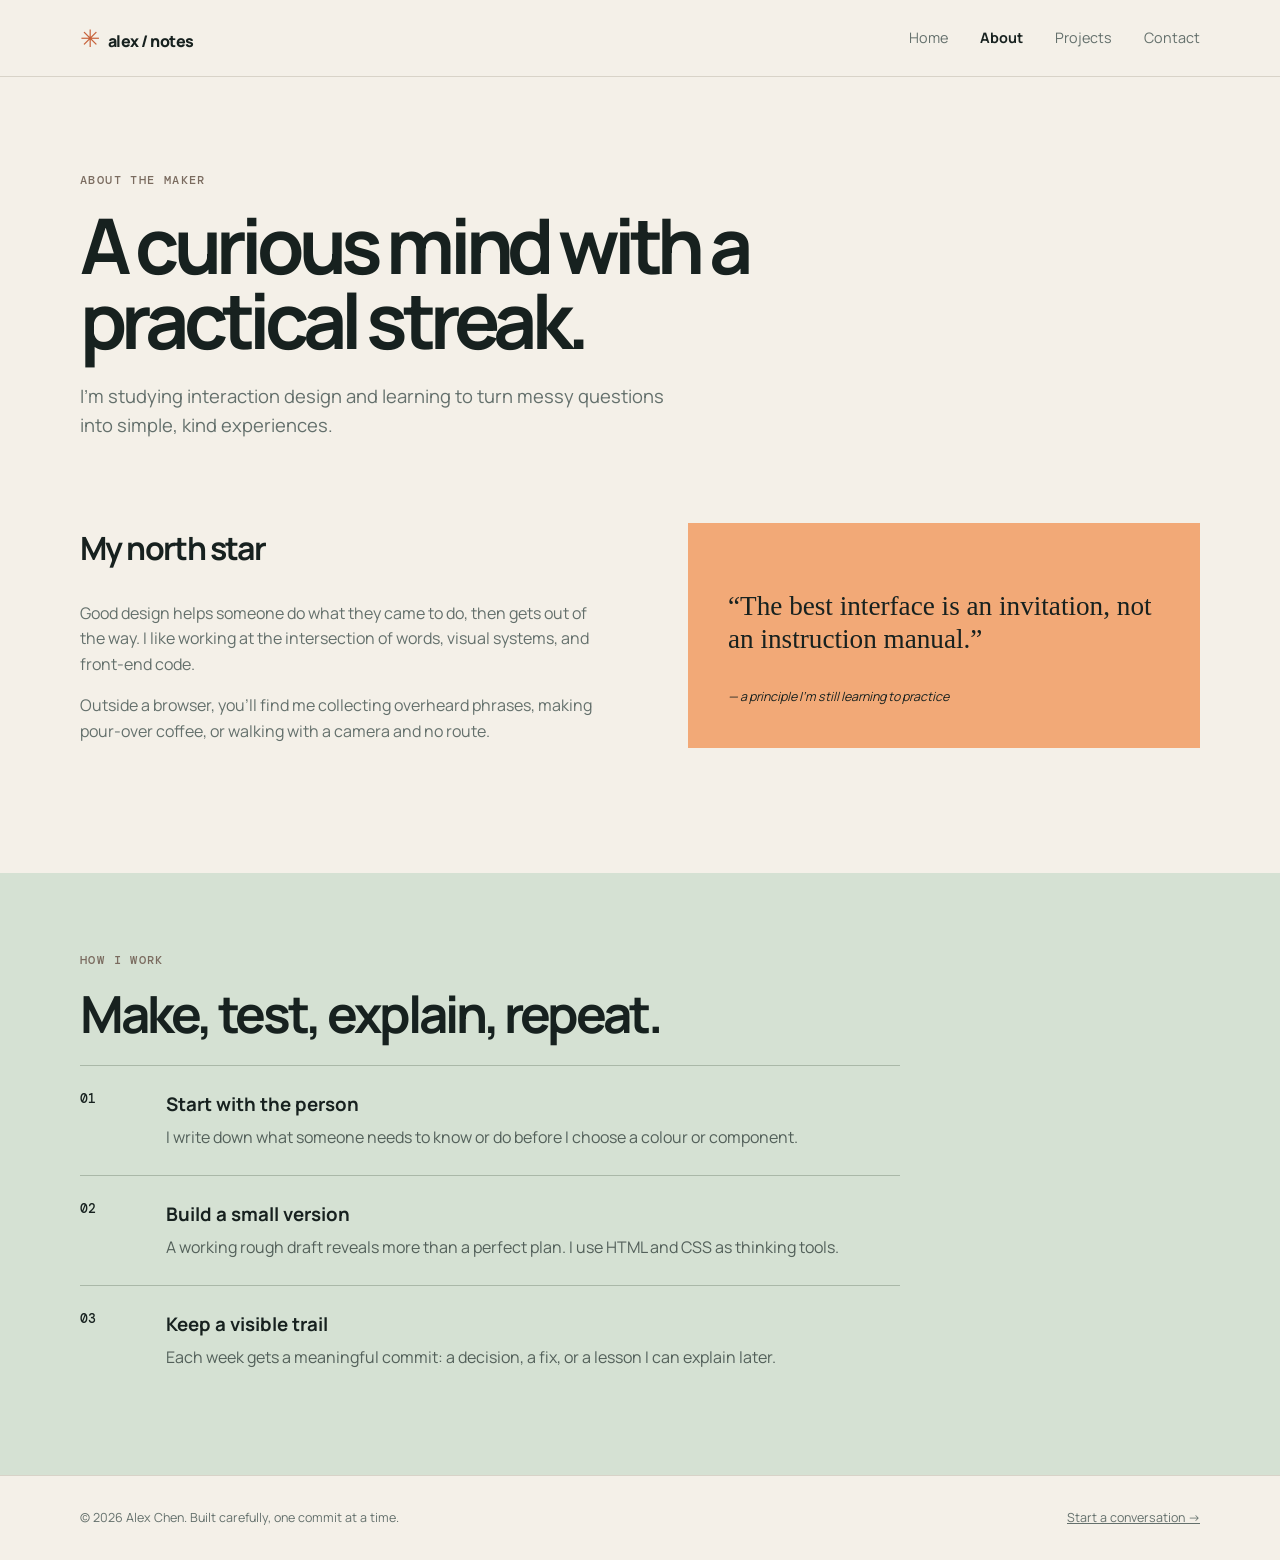
==== about.html @ e26e6c3c "Publish portfolio website" ====
<!doctype html>
<html lang="en"><head><meta charset="utf-8"><meta name="viewport" content="width=device-width, initial-scale=1"><meta name="description" content="About Alex Chen and the process behind the Field Notes portfolio."><title>About — Alex Chen</title><link rel="stylesheet" href="styles.css"><script src="script.js" defer></script></head>
<body><a class="skip-link" href="#main-content">Skip to content</a><header class="site-header"><nav class="nav container" aria-label="Primary navigation"><a class="brand" href="index.html"><span aria-hidden="true">✳</span> alex / notes</a><button class="menu-toggle" aria-expanded="false" aria-controls="main-menu">Menu</button><ul class="nav-links" id="main-menu"><li><a href="index.html">Home</a></li><li><a aria-current="page" href="about.html">About</a></li><li><a href="projects.html">Projects</a></li><li><a href="contact.html">Contact</a></li></ul></nav></header>
<main id="main-content"><section class="page-intro container"><p class="eyebrow">About the maker</p><h1>A curious mind with a practical streak.</h1><p class="lede">I’m studying interaction design and learning to turn messy questions into simple, kind experiences.</p></section><section class="container about-layout"><div><h2>My north star</h2><p>Good design helps someone do what they came to do, then gets out of the way. I like working at the intersection of words, visual systems, and front-end code.</p><p>Outside a browser, you’ll find me collecting overheard phrases, making pour-over coffee, or walking with a camera and no route.</p></div><aside class="quote-card"><p>“The best interface is an invitation, not an instruction manual.”</p><cite>— a principle I’m still learning to practice</cite></aside></section><section class="process-section" id="process"><div class="container"><p class="eyebrow">How I work</p><h2>Make, test, explain, repeat.</h2><ol class="process-list"><li><span>01</span><div><h3>Start with the person</h3><p>I write down what someone needs to know or do before I choose a colour or component.</p></div></li><li><span>02</span><div><h3>Build a small version</h3><p>A working rough draft reveals more than a perfect plan. I use HTML and CSS as thinking tools.</p></div></li><li><span>03</span><div><h3>Keep a visible trail</h3><p>Each week gets a meaningful commit: a decision, a fix, or a lesson I can explain later.</p></div></li></ol></div></section></main><footer class="site-footer"><div class="container footer-inner"><p>© 2026 Alex Chen. Built carefully, one commit at a time.</p><a href="contact.html">Start a conversation →</a></div></footer></body></html>
---- styles.css ----
@import url('https://fonts.googleapis.com/css2?family=DM+Mono:wght@400;500&family=Manrope:wght@400;500;600;700;800&display=swap');
:root{--ink:#17211f;--paper:#f4f0e8;--muted:#64706c;--line:#d8d3c8;--blue:#b9d8d9;--orange:#f2a977;--green:#c5d4b6;--max:1120px}*{box-sizing:border-box}html{scroll-behavior:smooth}body{margin:0;background:var(--paper);color:var(--ink);font-family:Manrope,system-ui,sans-serif;line-height:1.6}a{color:inherit}.container{width:min(calc(100% - 3rem),var(--max));margin-inline:auto}.skip-link{position:absolute;left:-999px;top:1rem;background:var(--ink);color:white;padding:.6rem 1rem}.skip-link:focus{left:1rem;z-index:10}.site-header{border-bottom:1px solid var(--line)}.nav{min-height:76px;display:flex;align-items:center;justify-content:space-between;gap:2rem}.brand{text-decoration:none;font-weight:800;letter-spacing:-.03em}.brand span{display:inline-grid;place-items:center;color:#c76038;font-size:1.5rem;margin-right:.35rem}.nav-links{display:flex;gap:2rem;list-style:none;margin:0;padding:0;font-size:.9rem}.nav-links a{text-decoration:none;color:var(--muted)}.nav-links a:hover,.nav-links a[aria-current=page]{color:var(--ink)}.nav-links a[aria-current=page]{font-weight:700}.menu-toggle{display:none;border:1px solid var(--line);background:transparent;padding:.5rem .75rem;font:inherit}.hero{display:grid;grid-template-columns:1.05fr .95fr;gap:5rem;align-items:center;padding-block:7rem 8rem}.eyebrow{font:500 .72rem 'DM Mono',monospace;text-transform:uppercase;letter-spacing:.12em;color:#7a6b5f;margin:0 0 1.2rem}.hero h1,.page-intro h1{font-size:clamp(2.8rem,6vw,5.4rem);line-height:.98;letter-spacing:-.075em;margin:0 0 1.5rem;max-width:760px}.hero h1 em{font-family:Georgia,serif;font-weight:400}.lede{font-size:1.15rem;color:var(--muted);max-width:610px}.button-row{display:flex;align-items:center;gap:1.6rem;margin-top:2rem}.button{display:inline-flex;gap:1rem;align-items:center;border:0;background:var(--ink);color:white;padding:.85rem 1.25rem;text-decoration:none;font:600 .9rem Manrope;cursor:pointer}.button:hover{background:#384c47}.text-link{font-weight:700;font-size:.88rem;text-decoration-thickness:1px;text-underline-offset:4px}.hero-art{aspect-ratio:1/1;position:relative;overflow:hidden;background:#dfe6dc;border:1px solid var(--ink);min-height:350px}.sun{width:48%;aspect-ratio:1;background:var(--orange);border-radius:50%;position:absolute;top:18%;left:26%}.horizon{position:absolute;bottom:29%;left:0;right:0;border-top:2px solid var(--ink);transform:rotate(-7deg)}.grid-lines{position:absolute;inset:50% -10% -20%;background:repeating-linear-gradient(90deg,transparent 0 35px,#596760 36px 37px),repeating-linear-gradient(0deg,transparent 0 28px,#596760 29px 30px);transform:perspective(250px) rotateX(45deg);opacity:.5}.art-label{position:absolute;bottom:1.2rem;left:1.2rem;font:500 .7rem 'DM Mono',monospace}.art-label small{color:#66736c}.feature-band{background:#d5e1d3;padding-block:4rem}.split{display:grid;grid-template-columns:1fr 1fr;gap:5rem;align-items:end}.split h2,.section-heading h2,.process-section h2{font-size:clamp(2rem,4vw,3.2rem);line-height:1.05;letter-spacing:-.06em;margin:0}.split p:last-child{font-size:1.2rem;margin:0;max-width:500px}.cards-section{padding-block:6rem}.section-heading{display:flex;justify-content:space-between;align-items:end;margin-bottom:2.2rem}.card-grid{display:grid;grid-template-columns:repeat(3,1fr);gap:1rem}.note-card{padding:1.5rem;border:1px solid var(--line);min-height:275px;display:flex;flex-direction:column;background:#f8f5ef}.note-card.accent{background:#f2c9a4}.card-number,.project-meta{font:500 .72rem 'DM Mono',monospace;color:#737a73}.note-card h3{font-size:1.35rem;line-height:1.1;letter-spacing:-.04em;margin:.8rem 0}.note-card p:not(.card-number){color:var(--muted);font-size:.93rem}.note-card a{margin-top:auto;font-weight:700;font-size:.82rem}.site-footer{border-top:1px solid var(--line);padding:2rem 0}.footer-inner{display:flex;justify-content:space-between;gap:1rem;color:var(--muted);font-size:.78rem}.footer-inner p{margin:0}.page-intro{padding-block:6rem 4rem}.page-intro h1{max-width:800px}.about-layout,.contact-layout{display:grid;grid-template-columns:1fr 1fr;gap:6rem;padding-bottom:7rem}.about-layout h2,.contact-aside h2{font-size:2rem;letter-spacing:-.05em;margin-top:0}.about-layout p{color:var(--muted);max-width:560px}.quote-card{background:var(--orange);padding:2.5rem;align-self:start}.quote-card p{color:var(--ink);font:1.7rem Georgia,serif;line-height:1.2}.quote-card cite{font-size:.78rem}.process-section{background:#d5e1d3;padding-block:5rem}.process-list{list-style:none;padding:1.5rem 0 0;margin:0;max-width:820px}.process-list li{display:grid;grid-template-columns:70px 1fr;gap:1rem;padding:1.5rem 0;border-top:1px solid #aab8a8}.process-list span{font:500 .8rem 'DM Mono',monospace}.process-list h3{margin:0 0 .35rem}.process-list p{margin:0;color:#53605a}.project-controls{display:flex;align-items:center;gap:1rem;border-top:1px solid var(--line);padding-block:1.3rem;font-size:.9rem}.filter-buttons{display:flex;gap:.5rem;flex-wrap:wrap}.filter-button{font:inherit;font-size:.8rem;padding:.5rem .8rem;border:1px solid var(--line);background:transparent;cursor:pointer}.filter-button.active,.filter-button:hover{background:var(--ink);color:#fff;border-color:var(--ink)}.project-list{padding-bottom:7rem}.project-row{display:grid;grid-template-columns:150px 1fr 100px;gap:2rem;padding:2.5rem 0;border-top:1px solid var(--line)}.project-row h2{font-size:2rem;letter-spacing:-.05em;margin:0 0 .6rem}.project-row p{color:var(--muted);max-width:650px}.project-mark{width:82px;height:82px;border-radius:50%;display:grid;place-items:center;font-size:2rem;justify-self:end}.mark-blue{background:var(--blue)}.mark-orange{background:var(--orange)}.mark-green{background:var(--green)}.contact-layout{padding-bottom:8rem}.contact-form{max-width:560px}.field{margin-bottom:1.25rem}.field label{display:block;font-weight:700;font-size:.85rem;margin-bottom:.4rem}.field input,.field textarea{width:100%;border:1px solid #bcb8ae;background:#faf8f3;padding:.8rem;font:inherit}.field input:focus,.field textarea:focus{outline:2px solid #7a9a95;outline-offset:2px}.form-status{min-height:1.5rem;color:#28604e;font-size:.9rem}.contact-aside{border-left:1px solid var(--line);padding-left:2rem}.contact-aside p{color:var(--muted);max-width:340px}.contact-aside ul{list-style:none;padding:1rem 0;margin:0;display:grid;gap:.8rem;font-weight:700}.contact-aside a{text-decoration-thickness:1px;text-underline-offset:4px}
@media (max-width:720px){.container{width:min(calc(100% - 2rem),var(--max))}.nav{min-height:66px}.menu-toggle{display:block}.nav-links{display:none;position:absolute;z-index:5;top:66px;left:0;right:0;background:var(--paper);border-bottom:1px solid var(--line);padding:1rem;flex-direction:column;gap:0}.nav-links.is-open{display:flex}.nav-links li a{display:block;padding:.75rem 1rem}.hero{grid-template-columns:1fr;gap:3rem;padding-block:4.5rem 5rem}.hero-art{min-height:280px}.feature-band{padding-block:3.5rem}.split,.about-layout,.contact-layout{grid-template-columns:1fr;gap:2.5rem}.cards-section{padding-block:4.5rem}.section-heading{display:block}.section-heading .text-link{display:inline-block;margin-top:1rem}.card-grid{grid-template-columns:1fr}.page-intro{padding-block:4.5rem 3rem}.page-intro h1{font-size:clamp(2.8rem,13vw,4rem)}.process-section{padding-block:4rem}.project-controls{align-items:flex-start;flex-direction:column}.project-row{grid-template-columns:1fr;gap:.8rem;padding:2rem 0}.project-mark{justify-self:start;position:absolute;margin-top:0;right:1rem}.project-row{position:relative;padding-right:5rem}.project-row h2{font-size:1.7rem}.footer-inner{flex-direction:column}.contact-aside{border-left:0;border-top:1px solid var(--line);padding:2rem 0 0}}

/* Refined spacing and responsive presentation */
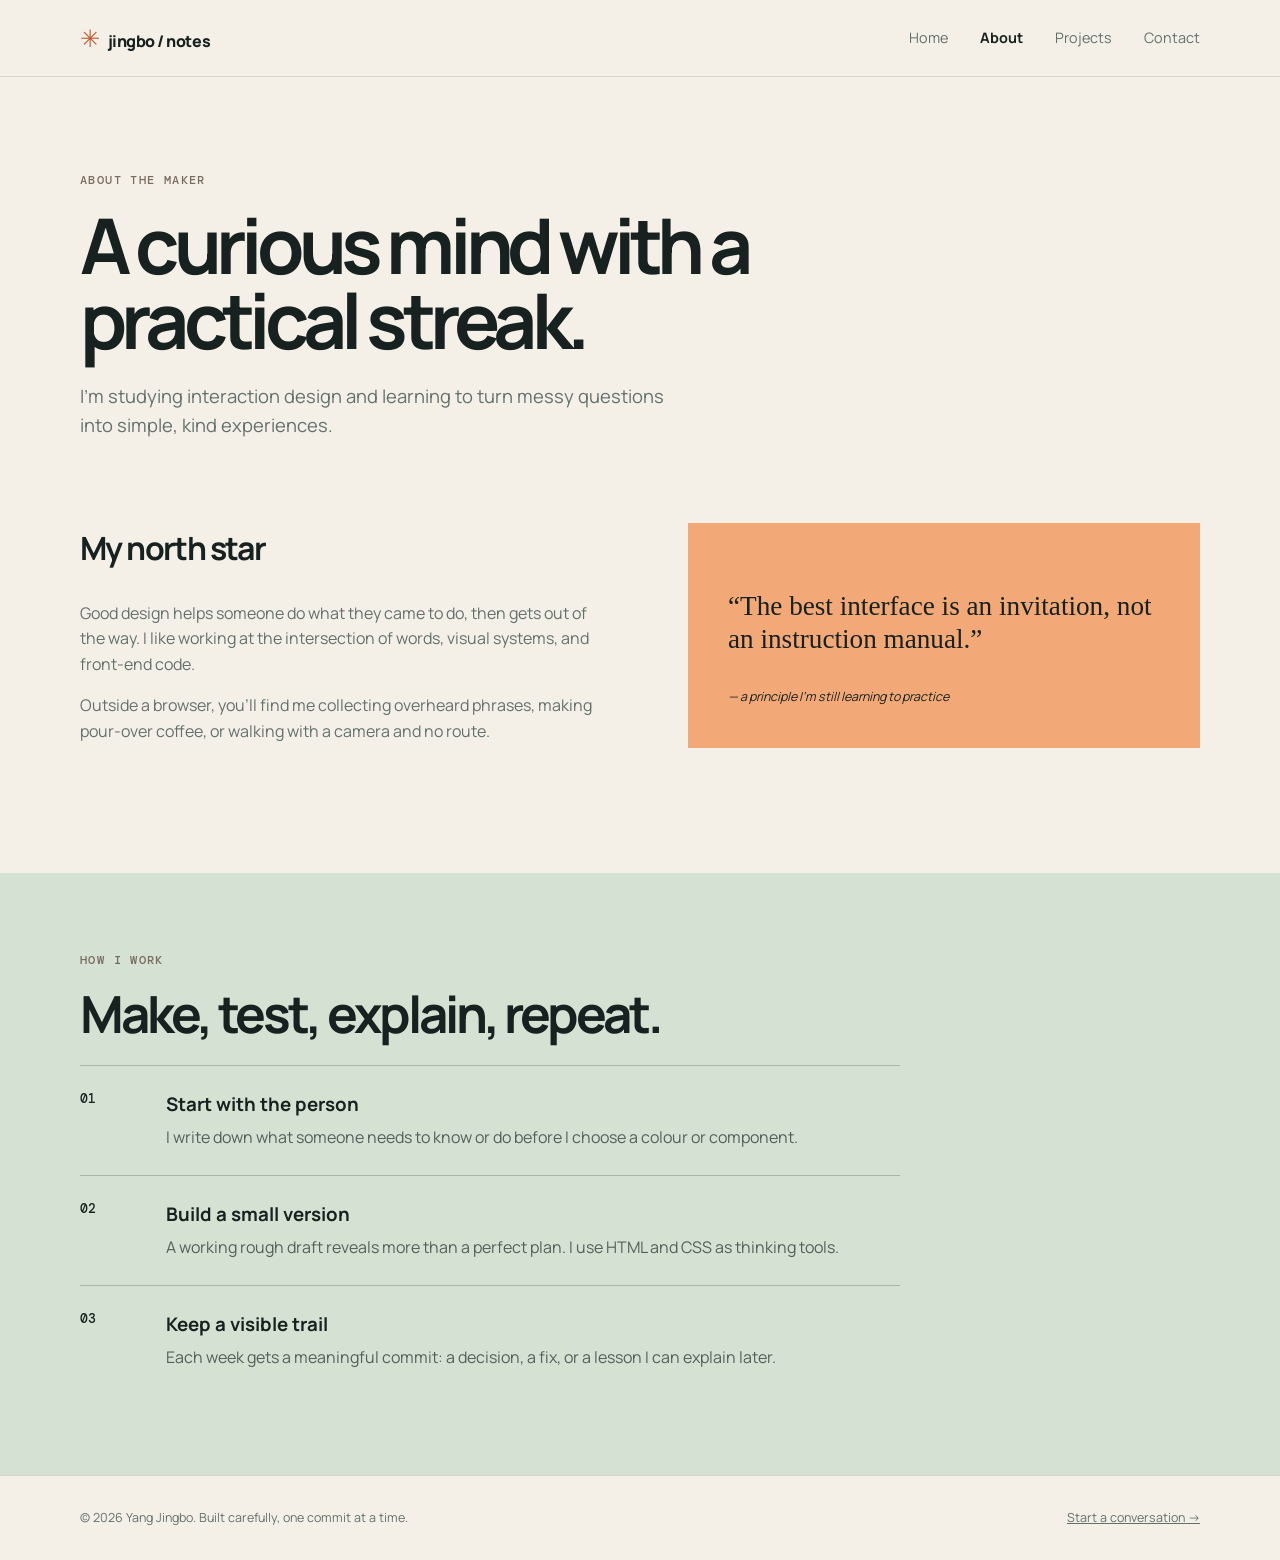
==== commit 344cba45: "Update personal portfolio for Yang Jingbo" ====
--- a/about.html
+++ b/about.html
@@ -1,4 +1,5 @@
 <!doctype html>
-<html lang="en"><head><meta charset="utf-8"><meta name="viewport" content="width=device-width, initial-scale=1"><meta name="description" content="About Alex Chen and the process behind the Field Notes portfolio."><title>About — Alex Chen</title><link rel="stylesheet" href="styles.css"><script src="script.js" defer></script></head>
-<body><a class="skip-link" href="#main-content">Skip to content</a><header class="site-header"><nav class="nav container" aria-label="Primary navigation"><a class="brand" href="index.html"><span aria-hidden="true">✳</span> alex / notes</a><button class="menu-toggle" aria-expanded="false" aria-controls="main-menu">Menu</button><ul class="nav-links" id="main-menu"><li><a href="index.html">Home</a></li><li><a aria-current="page" href="about.html">About</a></li><li><a href="projects.html">Projects</a></li><li><a href="contact.html">Contact</a></li></ul></nav></header>
-<main id="main-content"><section class="page-intro container"><p class="eyebrow">About the maker</p><h1>A curious mind with a practical streak.</h1><p class="lede">I’m studying interaction design and learning to turn messy questions into simple, kind experiences.</p></section><section class="container about-layout"><div><h2>My north star</h2><p>Good design helps someone do what they came to do, then gets out of the way. I like working at the intersection of words, visual systems, and front-end code.</p><p>Outside a browser, you’ll find me collecting overheard phrases, making pour-over coffee, or walking with a camera and no route.</p></div><aside class="quote-card"><p>“The best interface is an invitation, not an instruction manual.”</p><cite>— a principle I’m still learning to practice</cite></aside></section><section class="process-section" id="process"><div class="container"><p class="eyebrow">How I work</p><h2>Make, test, explain, repeat.</h2><ol class="process-list"><li><span>01</span><div><h3>Start with the person</h3><p>I write down what someone needs to know or do before I choose a colour or component.</p></div></li><li><span>02</span><div><h3>Build a small version</h3><p>A working rough draft reveals more than a perfect plan. I use HTML and CSS as thinking tools.</p></div></li><li><span>03</span><div><h3>Keep a visible trail</h3><p>Each week gets a meaningful commit: a decision, a fix, or a lesson I can explain later.</p></div></li></ol></div></section></main><footer class="site-footer"><div class="container footer-inner"><p>© 2026 Alex Chen. Built carefully, one commit at a time.</p><a href="contact.html">Start a conversation →</a></div></footer></body></html>
+<html lang="en"><head><meta charset="utf-8"><meta name="viewport" content="width=device-width, initial-scale=1"><meta name="description" content="About Yang Jingbo and the process behind the Field Notes portfolio."><title>About — Yang Jingbo</title><link rel="stylesheet" href="styles.css"><script src="script.js" defer></script></head>
+<body><a class="skip-link" href="#main-content">Skip to content</a><header class="site-header"><nav class="nav container" aria-label="Primary navigation"><a class="brand" href="index.html"><span aria-hidden="true">✳</span> jingbo / notes</a><button class="menu-toggle" aria-expanded="false" aria-controls="main-menu">Menu</button><ul class="nav-links" id="main-menu"><li><a href="index.html">Home</a></li><li><a aria-current="page" href="about.html">About</a></li><li><a href="projects.html">Projects</a></li><li><a href="contact.html">Contact</a></li></ul></nav></header>
+<main id="main-content"><section class="page-intro container"><p class="eyebrow">About the maker</p><h1>A curious mind with a practical streak.</h1><p class="lede">I’m studying interaction design and learning to turn messy questions into simple, kind experiences.</p></section><section class="container about-layout"><div><h2>My north star</h2><p>Good design helps someone do what they came to do, then gets out of the way. I like working at the intersection of words, visual systems, and front-end code.</p><p>Outside a browser, you’ll find me collecting overheard phrases, making pour-over coffee, or walking with a camera and no route.</p></div><aside class="quote-card"><p>“The best interface is an invitation, not an instruction manual.”</p><cite>— a principle I’m still learning to practice</cite></aside></section><section class="process-section" id="process"><div class="container"><p class="eyebrow">How I work</p><h2>Make, test, explain, repeat.</h2><ol class="process-list"><li><span>01</span><div><h3>Start with the person</h3><p>I write down what someone needs to know or do before I choose a colour or component.</p></div></li><li><span>02</span><div><h3>Build a small version</h3><p>A working rough draft reveals more than a perfect plan. I use HTML and CSS as thinking tools.</p></div></li><li><span>03</span><div><h3>Keep a visible trail</h3><p>Each week gets a meaningful commit: a decision, a fix, or a lesson I can explain later.</p></div></li></ol></div></section></main><footer class="site-footer"><div class="container footer-inner"><p>© 2026 Yang Jingbo. Built carefully, one commit at a time.</p><a href="contact.html">Start a conversation →</a></div></footer></body></html>
+
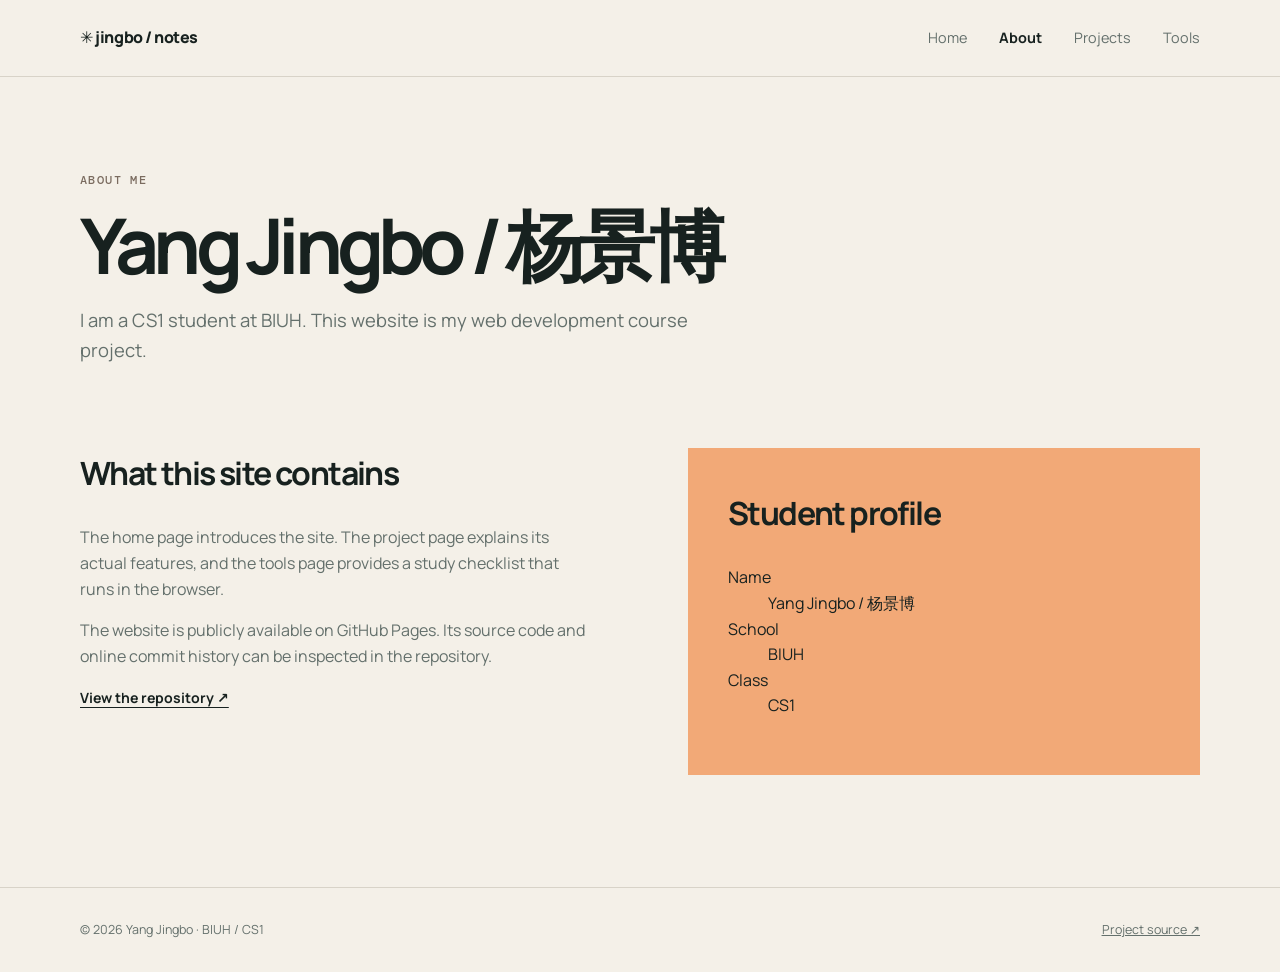
==== commit 723184cd: "Replace placeholder content with factual profile and working study checklist" ====
--- a/about.html
+++ b/about.html
@@ -1,5 +1,2 @@
 <!doctype html>
-<html lang="en"><head><meta charset="utf-8"><meta name="viewport" content="width=device-width, initial-scale=1"><meta name="description" content="About Yang Jingbo and the process behind the Field Notes portfolio."><title>About — Yang Jingbo</title><link rel="stylesheet" href="styles.css"><script src="script.js" defer></script></head>
-<body><a class="skip-link" href="#main-content">Skip to content</a><header class="site-header"><nav class="nav container" aria-label="Primary navigation"><a class="brand" href="index.html"><span aria-hidden="true">✳</span> jingbo / notes</a><button class="menu-toggle" aria-expanded="false" aria-controls="main-menu">Menu</button><ul class="nav-links" id="main-menu"><li><a href="index.html">Home</a></li><li><a aria-current="page" href="about.html">About</a></li><li><a href="projects.html">Projects</a></li><li><a href="contact.html">Contact</a></li></ul></nav></header>
-<main id="main-content"><section class="page-intro container"><p class="eyebrow">About the maker</p><h1>A curious mind with a practical streak.</h1><p class="lede">I’m studying interaction design and learning to turn messy questions into simple, kind experiences.</p></section><section class="container about-layout"><div><h2>My north star</h2><p>Good design helps someone do what they came to do, then gets out of the way. I like working at the intersection of words, visual systems, and front-end code.</p><p>Outside a browser, you’ll find me collecting overheard phrases, making pour-over coffee, or walking with a camera and no route.</p></div><aside class="quote-card"><p>“The best interface is an invitation, not an instruction manual.”</p><cite>— a principle I’m still learning to practice</cite></aside></section><section class="process-section" id="process"><div class="container"><p class="eyebrow">How I work</p><h2>Make, test, explain, repeat.</h2><ol class="process-list"><li><span>01</span><div><h3>Start with the person</h3><p>I write down what someone needs to know or do before I choose a colour or component.</p></div></li><li><span>02</span><div><h3>Build a small version</h3><p>A working rough draft reveals more than a perfect plan. I use HTML and CSS as thinking tools.</p></div></li><li><span>03</span><div><h3>Keep a visible trail</h3><p>Each week gets a meaningful commit: a decision, a fix, or a lesson I can explain later.</p></div></li></ol></div></section></main><footer class="site-footer"><div class="container footer-inner"><p>© 2026 Yang Jingbo. Built carefully, one commit at a time.</p><a href="contact.html">Start a conversation →</a></div></footer></body></html>
-
+<html lang="en"><head><meta charset="utf-8"><meta name="viewport" content="width=device-width, initial-scale=1"><meta name="description" content="About — Yang Jingbo, BIUH CS1 student website."><title>About — Yang Jingbo</title><link rel="stylesheet" href="styles.css"><script src="script.js" defer></script></head><body><a class="skip-link" href="#main-content">Skip to content</a><header class="site-header"><nav class="nav container" aria-label="Primary navigation"><a class="brand" href="index.html">✳ jingbo / notes</a><button class="menu-toggle" aria-expanded="false" aria-controls="main-menu">Menu</button><ul class="nav-links" id="main-menu"><li><a href="index.html">Home</a></li><li><a href="about.html" aria-current="page">About</a></li><li><a href="projects.html">Projects</a></li><li><a href="contact.html">Tools</a></li></ul></nav></header><main id="main-content"><section class="page-intro container"><p class="eyebrow">About me</p><h1>Yang Jingbo / 杨景博</h1><p class="lede">I am a CS1 student at BIUH. This website is my web development course project.</p></section><section class="container about-layout"><div><h2>What this site contains</h2><p>The home page introduces the site. The project page explains its actual features, and the tools page provides a study checklist that runs in the browser.</p><p>The website is publicly available on GitHub Pages. Its source code and online commit history can be inspected in the repository.</p><a class="text-link" href="https://github.com/aprillie2025/alex-notes">View the repository ↗</a></div><aside class="quote-card"><h2>Student profile</h2><dl><dt>Name</dt><dd>Yang Jingbo / 杨景博</dd><dt>School</dt><dd>BIUH</dd><dt>Class</dt><dd>CS1</dd></dl></aside></section></main><footer class="site-footer"><div class="container footer-inner"><p>© 2026 Yang Jingbo · BIUH / CS1</p><a href="https://github.com/aprillie2025/alex-notes">Project source ↗</a></div></footer></body></html>
--- a/styles.css
+++ b/styles.css
@@ -3,3 +3,13 @@
 @media (max-width:720px){.container{width:min(calc(100% - 2rem),var(--max))}.nav{min-height:66px}.menu-toggle{display:block}.nav-links{display:none;position:absolute;z-index:5;top:66px;left:0;right:0;background:var(--paper);border-bottom:1px solid var(--line);padding:1rem;flex-direction:column;gap:0}.nav-links.is-open{display:flex}.nav-links li a{display:block;padding:.75rem 1rem}.hero{grid-template-columns:1fr;gap:3rem;padding-block:4.5rem 5rem}.hero-art{min-height:280px}.feature-band{padding-block:3.5rem}.split,.about-layout,.contact-layout{grid-template-columns:1fr;gap:2.5rem}.cards-section{padding-block:4.5rem}.section-heading{display:block}.section-heading .text-link{display:inline-block;margin-top:1rem}.card-grid{grid-template-columns:1fr}.page-intro{padding-block:4.5rem 3rem}.page-intro h1{font-size:clamp(2.8rem,13vw,4rem)}.process-section{padding-block:4rem}.project-controls{align-items:flex-start;flex-direction:column}.project-row{grid-template-columns:1fr;gap:.8rem;padding:2rem 0}.project-mark{justify-self:start;position:absolute;margin-top:0;right:1rem}.project-row{position:relative;padding-right:5rem}.project-row h2{font-size:1.7rem}.footer-inner{flex-direction:column}.contact-aside{border-left:0;border-top:1px solid var(--line);padding:2rem 0 0}}
 
 /* Refined spacing and responsive presentation */
+[hidden]{display:none!important}
+:focus-visible{outline:3px solid #9c482a;outline-offset:4px}
+#tasks{list-style:none;padding:0;overflow-wrap:anywhere}
+#tasks li{display:flex;align-items:center;justify-content:space-between;gap:1rem;padding:1rem 0;border-bottom:1px solid var(--line)}
+#tasks label{display:flex;align-items:center;gap:.75rem;min-width:0}
+#tasks input{width:20px;height:20px;flex-shrink:0}
+#tasks input:checked+span{text-decoration:line-through;color:var(--muted)}
+#tasks button{padding:.6rem;cursor:pointer}
+button:disabled{opacity:.5;cursor:default}
+@media(prefers-reduced-motion:reduce){html{scroll-behavior:auto}}
